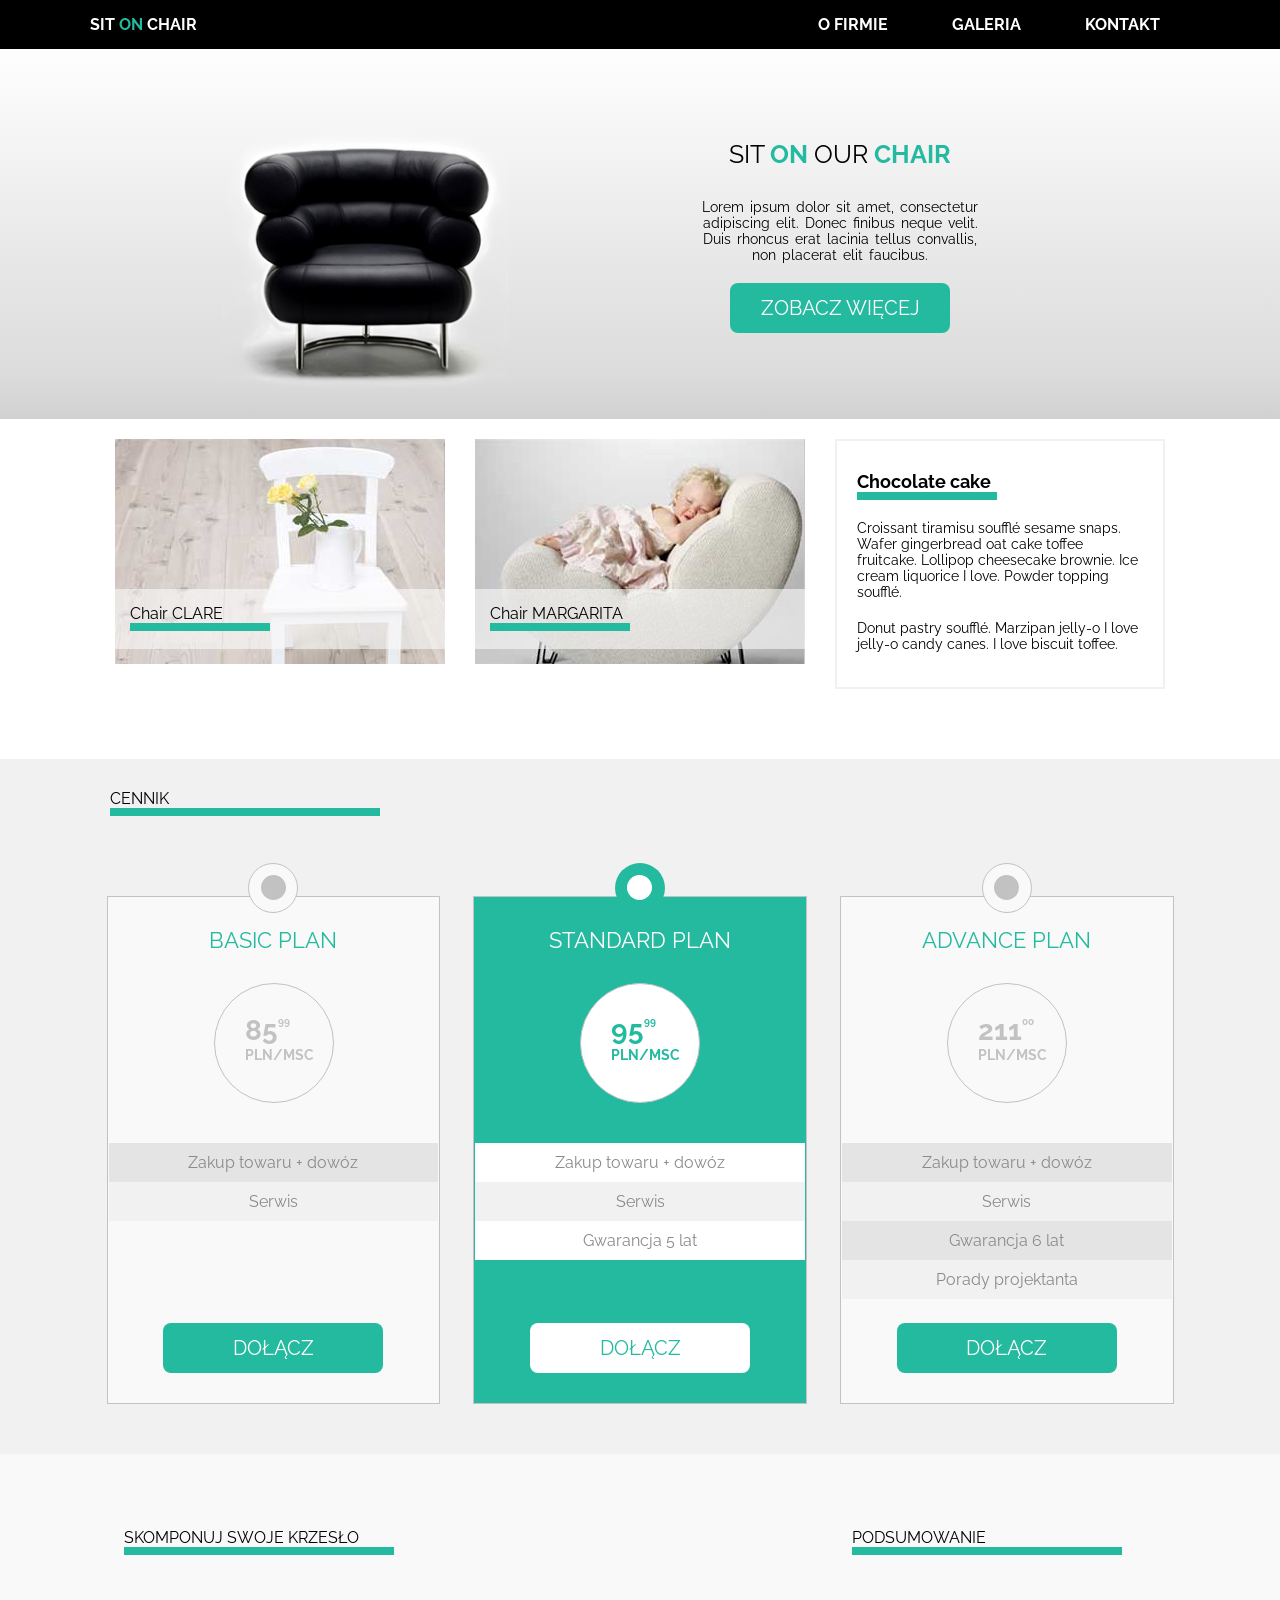
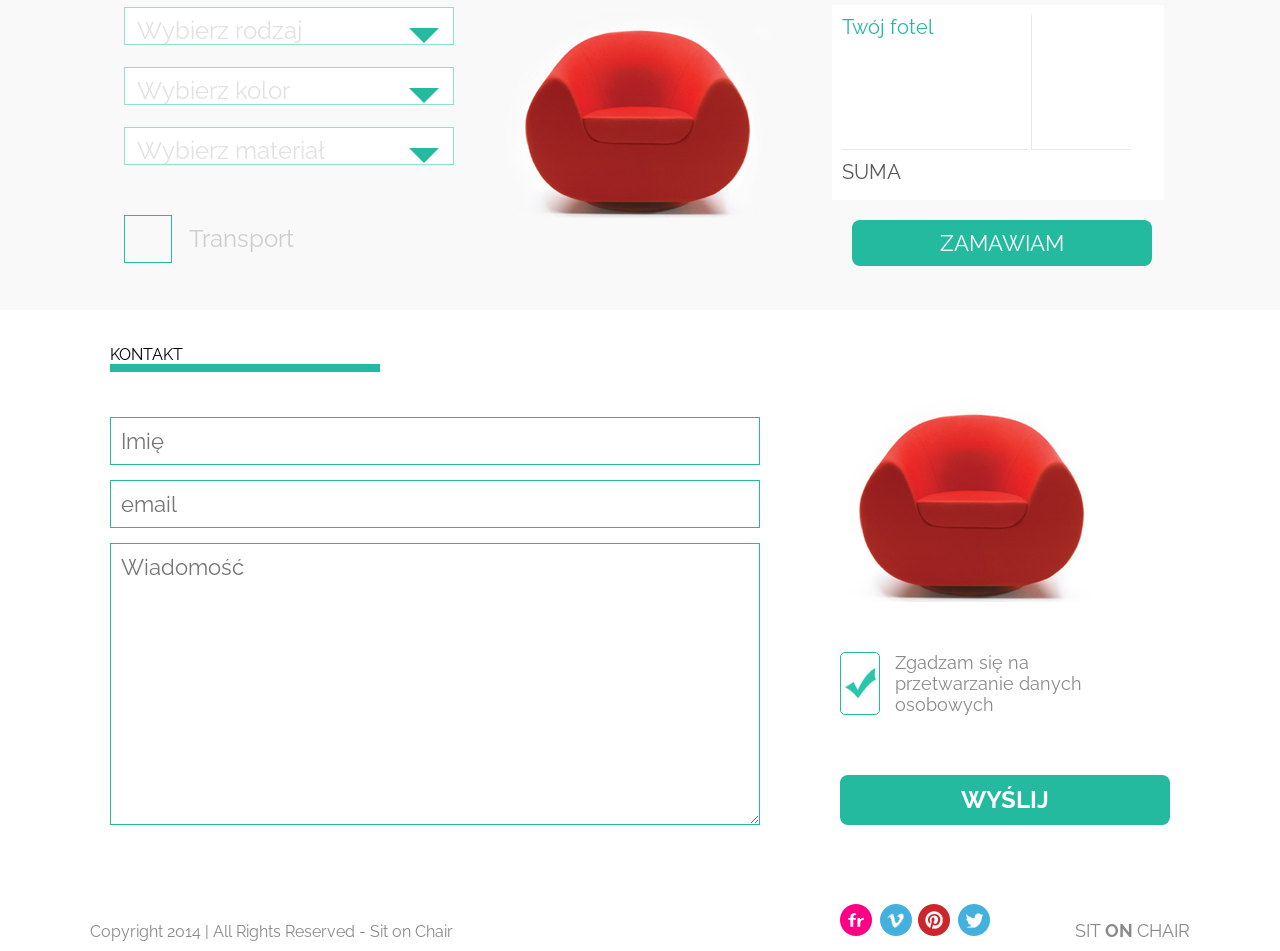
==== index.html @ b32bbaaf "Section 4 Calculator static" ====
<!DOCTYPE html>
<html lang="en">

<head>
    <meta charset="UTF-8">
    <title>Sit on Chair</title>
    <link href="https://fonts.googleapis.com/css?family=Raleway:400,400i,700,700i" rel="stylesheet">
    <link rel="stylesheet" href="css/reset.css">
    <link rel="stylesheet" href="css/style.css">
</head>

<body>
    <header>
        <nav>
            <div class="container">
                <div class="logo">SIT <span class="logo_green">ON </span>CHAIR</div>
                <div class="menu">
                    <ul>
                        <li><a href=''>O FIRMIE</a>
                            <div class="submenu">
                                <div class="triangle"></div>
                                <ul>
                                    <li><a href="">Aktualności</a></li>
                                    <li><a href="">Nasz team</a></li>
                                    <li><a href="">Historia</a></li>
                                </ul>
                            </div>
                        </li>
                        <li><a href="">GALERIA</a></li>
                        <li><a href="">KONTAKT</a></li>
                    </ul>
                </div>
            </div>
        </nav>
    </header>
    <section class="section1">
        <div class="container">
<!--            <div class="arrow arrow_left">&lt;</div>-->
            <div class="image1">
                <img src="images/black_chair.png">
            </div>
            <div class="article1">
                <h1>SIT <span class="logo_green">ON</span> OUR <span class="logo_green">CHAIR</span></h1>
                <p>
                    Lorem ipsum dolor sit amet, consectetur adipiscing elit. Donec finibus neque velit. Duis rhoncus erat lacinia tellus convallis, non placerat elit faucibus.
                </p>
                <a href="" class="button1">ZOBACZ WIĘCEJ</a>
            </div>
<!--            <div class="arrow arrow_right">&gt;</div>-->
        </div>
    </section>
    <section class="section2">
        <div class="container">
            <div class="image2">
                <div class="transparent">
                    <h1 class="after">Chair CLARE</h1>
                </div>
            </div>
            <div class="image3">
                <div class="transparent">
                    <h1 class="after">Chair MARGARITA</h1>
                </div>
            </div>
            <div class="article2">
                <h1 class="after">Chocolate cake</h1>
                <p>
                    Croissant tiramisu soufflé sesame snaps. Wafer gingerbread oat cake toffee fruitcake. Lollipop cheesecake brownie. Ice cream liquorice I love. Powder topping soufflé.
                </p>
                <p>
                    Donut pastry soufflé. Marzipan jelly-o I love jelly-o candy canes. I love biscuit toffee.
                </p>
            </div>
        </div>
    </section>
    <section class="section3">
        <div class="container">
            <h1 class="after2">CENNIK</h1>
            <div class="boxes">
                <div class="box-1">
                    <div class="circle"></div>
                    <div class="dot"></div>
                    <h2>BASIC PLAN</h2>
                    <div class="price_circle">
                        <div class="price">
                            <p>85<sup>99</sup></p>
                            <p>PLN/MSC</p>
                        </div>
                    </div>
                    <div class="paragraph">
                        <p>Zakup towaru + dowóz</p>
                        <p>Serwis</p>
                    </div>
                    <a href="" class="button2">DOŁĄCZ</a>
                </div>
                <div class="box-2">
                    <div class="circle"></div>
                    <div class="dot"></div>
                    <h2>STANDARD PLAN</h2>
                    <div class="price_circle">
                        <div class="price">
                            <p>95<sup>99</sup></p>
                            <p>PLN/MSC</p>
                        </div>
                    </div>
                    <div class="paragraph" id="paragraph-box2">
                        <p>Zakup towaru + dowóz</p>
                        <p>Serwis</p>
                        <p>Gwarancja 5 lat</p>
                    </div>
                    <a href="" class="button2">DOŁĄCZ</a>
                </div>
                <div class="box-3">
                    <div class="circle"></div>
                    <div class="dot"></div>
                    <h2>ADVANCE PLAN</h2>
                    <div class="price_circle">
                        <div class="price">
                            <p>211<sup>00</sup></p>
                            <p>PLN/MSC</p>
                        </div>
                    </div>
                    <div class="paragraph">
                        <p>Zakup towaru + dowóz</p>
                        <p>Serwis</p>
                        <p>Gwarancja 6 lat</p>
                        <p>Porady projektanta</p>
                    </div>
                    <a href="" class="button2">DOŁĄCZ</a>
                </div>
            </div>
        </div>
    </section>
    
<!--    Kalkulator-->
  
   <section class="application">
    <div class="container">
        <section class="choice_part inline">     
            <h1 class="after2">SKOMPONUJ SWOJE KRZESŁO</h1>
            <div class="form">
                <div class="drop_down_list">
                    <span class="list_label">Wybierz rodzaj</span>
                    <span class="list_arrow"></span>
                    <ul class="list_panel">
                        <li>Clair</li>
                        <li>Margarita</li>
                        <li>Selena</li>
                    </ul>
                </div>
                <div class="drop_down_list">
                    <span class="list_label">Wybierz kolor</span>
                    <span class="list_arrow"></span>
                    <ul class="list_panel">
                        <li>Czerwony</li>
                        <li>Czarny</li>
                        <li>Pomarańczowy</li>
                    </ul>
                </div>
                <div class="drop_down_list">
                    <span class="list_label">Wybierz materiał</span>
                    <span class="list_arrow"></span>
                    <ul class="list_panel">
                        <li>Tkanina</li>
                        <li>Skóra</li>
                    </ul>
                </div>
                <div class="checkbox check-box">
                    <input type="checkbox" id="transport" data-transport-price="200">
                    <label for="transport">Transport</label>
                </div>
                <!--<div class="checkbox"></div>-->
                <!--<span class="list_label inline_text">Transport</span>-->
            </div>
        </section>

        <section class="image_part inline">
            <img src="images/red_chair.png">
        </section>

        <section class="summary_part inline">
                 <h1 class="after2">PODSUMOWANIE</h1>
            <div class="summary_panel">
                <div class="panel_left">
                    <h4 class="title">Twój fotel</h4>
                    <span class="color"></span>
                    <span class="pattern"></span>
                    <span class="transport"></span>
                </div>
                <div class="panel_right">
                    <h4 class="title value"></h4>
                    <span class="color value"></span>
                    <span class="pattern value"></span>
                    <span class="transport value"></span>
                </div>
                <div class="sum_label">SUMA</div>
                <div class="sum"><strong></strong></div>
            </div>
            <a href="" class="green_button">Zamawiam</a>
        </section>
    </div>
</section>
    <footer>
        <div class="container">
            <h1 class="after2">KONTAKT</h1>
            <form>
                <div class="form">
                    <input type="text" name="imie" placeholder="Imię">
                    <input type="email" name="email" placeholder="email">
                    <textarea cols="50" rows="10" placeholder="Wiadomość"></textarea>

                </div>
                <div class="footer-image">
                    <img src="images/red_chair.png">
                    <label class="checkbox">
                        <div class="box" value="agreed"></div>
                        <div class="description">Zgadzam się na przetwarzanie danych osobowych</div> </label>
                    <a href="" class="button3">WYŚLIJ</a>
                </div>
            </form>
            <div>
                <div class="copyrights">
                    Copyright 2014 | All Rights Reserved - Sit on Chair
                </div>
                <div class="socialmedia">
                    <img src="images/flickr.png">
                    <img src="images/vimeo.png">
                    <img src="images/pinterest.png">
                    <img src="images/twitter.png">
                    <div class="logo">SIT <span class="on">ON </span>CHAIR</div>
                </div>
            </div>
        </div>
    </footer>
</body>

</html>
---- css/style.css ----
* {
    box-sizing: border-box;
}

body {
    font-family: Raleway, Arial, sans-serif;
}

/*Menu górne*/

header,
footer {
    width: 100%;
    height: auto;
    padding: 5px 50px 5px 50px;
}

.container {
    max-width: 1100px;
    min-width: 1100px;
    margin: 0 auto;
}

header {
    background-color: #000;
    color: #fff;
    font-size: 16px;
}

nav {
    margin: 10px;
}

nav .logo {
    float: left;
}

nav li,
div .logo {
    font-weight: 700;
}

.logo_green {
    color: #24BA9F;
    font-weight: 700;
}

a {
    text-decoration: none;
}


a:visited {
    color: white;
}

a:hover {
    color: #24BA9F;
}

.menu {
    float: right;
}

.container::after {
    content: '';
    display: block;
    clear: both;
}

.menu > ul > li {
    display: inline-block;
    padding: 0 30px;
    position: relative;
}

li:hover > .submenu {
    display: block;
}

.submenu {
    display: none;
    position: absolute;
    left: 10px;
    top: 45px;
    background-color: #000;
    padding: 0 5px;
}

.submenu ul {
    padding: 10px 0;
}

.submenu li {
    padding: 10px 15px 10px 15px;
    line-height: 10px;
}

.submenu li {
    font-weight: normal;
}

.triangle {
    height: 0;
    width: 0;
    border-top: 20px solid rgba(0, 0, 0, 0);
    border-left: 20px solid rgba(0, 0, 0, 0);
    border-right: 20px solid rgba(0, 0, 0, 0);
    border-bottom: 20px solid #000;
    margin-top: -30px;
    margin-left: 40px;
}


/*Sekcja 1 z fotelem ----------------------------------------------------*/

.section1 {
    background-color: #eaeaea;
    /* IE9, iOS 3.2+ */
    background-image: -webkit-gradient(linear, 0% 100%, 0% 0%, color-stop(0, rgb(226, 226, 226)), color-stop(0, rgb(209, 209, 209)), color-stop(0.11, rgb(219, 219, 219)), color-stop(1, rgb(254, 254, 254)));
    /* Android 2.3 */
    background-image: -webkit-repeating-linear-gradient(bottom, rgb(226, 226, 226) 0%, rgb(209, 209, 209) 0%, rgb(219, 219, 219) 11%, rgb(254, 254, 254) 100%);
    /* IE10+ */
    background-image: repeating-linear-gradient(to top, rgb(226, 226, 226) 0%, rgb(209, 209, 209) 0%, rgb(219, 219, 219) 11%, rgb(254, 254, 254) 100%);
    background-image: -ms-repeating-linear-gradient(bottom, rgb(226, 226, 226) 0%, rgb(209, 209, 209) 0%, rgb(219, 219, 219) 11%, rgb(254, 254, 254) 100%);
}

.image1 {
    width: 450px;
    height: 300px;
    float: left;
    margin-top: 50px;
    margin-bottom: 20px;
    margin-left: 50px;
}

.image1 img {
    width: 500px;
    height: auto;
}

.article1 {
    width: 300px;
    height: 300px;
    float: right;
    margin-top: 50px;
    margin-right: 200px;
    padding-top: 40px;
    text-align: center;
}

.article1 h1 {
    font-size: 25px;
}

.article1 p {
    padding-top: 30px;
    font-size: 14px;
    word-spacing: 2px;
}

.button1 {
    background-color: #24BA9F;
    color: #fff;
    font-size: 20px;
    border-radius: 8px;
    margin-top: 20px;
    padding: 15px;
    line-height: 20px;
    width: 220px;
    height: auto;
    display: inline-block;
}

a.button1:hover {
    color: #000;
}

.arrow {
    color: #24BA9F;
    width: 1100px;
    height: 100%;
    position: absolute;
    font-size: 90px;
    text-align: center;
    line-height: 380px;
}

.arrow_left {
    float: left;
    margin-left: -500px;
}

.arrow_right {
    float: right;
    margin-left: 500px;
}


/*Sekcja 2 zdjęcia------------------------------------------------------*/

.image2 {
    float: left;
    margin: 20px 15px 40px 25px;
    background: url(../images/box1_img.jpg);
    width: 330px;
    height: 225px;
}

.image3 {
    float: left;
    margin: 20px 15px 40px 15px;
    background: url(../images/box2_img.jpg);
    width: 330px;
    height: 225px;
}

.article2 {
    border: 2px solid rgb(241, 241, 241);
    width: 330px;
    height: 250px;
    float: left;
    font-size: 14px;
    margin: 20px 5px 40px 15px;
    padding: 30px 20px;
}

.article2 h1 {
    font-size: 18px;
    font-weight: 700;
}

.after:after {
    width: 140px;
    height: 8px;
    content: "";
    display: block;
    background: #24BA9F;
}

.article2 p {
    margin-top: 20px;
}

.transparent {
    margin-top: 150px;
    height: 60px;
    padding-top: 15px;
    padding-left: 15px;
    background-color: rgba(251, 251, 251, 0.60);
}


/*Sekcja 3 Cennik --------------------------------------------------*/

.section3 {
    background-color: rgb(241, 241, 241);
    padding-bottom: 50px;
}

h1.after2 {
    margin-left: 20px;
    margin-top: 30px;
}

.after2:after {
    width: 270px;
    height: 8px;
    content: "";
    display: block;
    background: #24BA9F;
}

.section3 h1 {
    padding-top: 30px;
}

.boxes {
    display: flex;
    justify-content: center;
    margin-top: 80px;
}

[class*="box-"] {
    width: 32%;
    height: auto;
    border: 1px solid rgb(194, 194, 194);
    background-color: rgb(249, 249, 249);
    position: relative;
    margin-left: 1.5%;
    margin-right: 1.5%;
}

.circle,
.dot {
    position: absolute;
    border-radius: 50%;
}

.circle {
    width: 50px;
    height: 50px;
    border: 1px solid rgb(194, 194, 194);
    top: -34px;
    left: 50%;
    margin-left: -25px;
    background-color: rgb(249, 249, 249);
}

.dot {
    width: 25px;
    height: 25px;
    top: -22px;
    left: 51%;
    margin-left: -16px;
    background-color: rgb(194, 194, 194);
}

.box-2 {
    background-color: #24BA9F;
}

.box-2 .circle {
    background-color: #24BA9F;
    border: 0;
}

.box-2 .dot {
    background-color: #fff;
}

h2 {
    text-align: center;
    margin-top: 30px;
    color: #24BA9F;
    font-size: 22px;
}

.box-2 h2 {
    color: #fff;
}

.price_circle {
    width: 120px;
    height: 120px;
    border: 1px solid rgb(194, 194, 194);
    border-radius: 50%;
    margin-left: 32%;
    margin-top: 30px;
    margin-bottom: 40px;
}

.box-2 .price_circle {
    background-color: #fff;
}

.price p, 
sup {
    font-weight: 700;
    color: rgb(194, 194, 194);
}

.price p:first-child {
    font-size: 28px;
}

.price p:last-child {
    font-size: 14px;
}

.price sup {
    font-size: 10px;
    top: -1.5em;
}

.price {
    margin-top: 30px;
    margin-left: 30px;
}

.box-2 .price p {
    color: #24BA9F;
}

.box-2 .price sup {
    color: #24BA9F;
}

.button2 {
    width: 220px;
    height: auto;
    display: block;
    margin: 0 auto;
    /*    margin-top: 100px;*/
    margin-bottom: 30px;
    padding: 15px;
    background-color: #24BA9F;
    color: #fff;
    font-size: 20px;
    border-radius: 8px;
    line-height: 20px;
    text-align: center;
}

a.button2:hover {
    color: #000;
}

.box-2 .button2 {
    background-color: #fff;
    color: #24BA9F;
}

/* Sekcja 4 Kalkulator -------------------------------------------------------*/

.application {
  background-color: #f9f9f9;
  padding: 30px 0;
}

.application .align_right{
  text-align: right;
}

.inline {
  display: inline-block;
  width: 360px;
  padding: 14px;
  vertical-align: top;
}

.form {
  margin-top:50px;
}
.drop_down_list {
  border: 1px solid #8de0d2;
  width: 330px;
  height: 38px;
  background-color: white;
  margin-top: 22px;
  padding: 8px 12px;
  position: relative;
}

.list_label {
  font-size: 24px;
  color: #e2e2e2;
  font-family: Raleway, Arial, sans-serif;
}


.checkbox {
  position: relative;
  padding: 30px 30px 30px 0;
}
.checkbox input {
  display: block;
  opacity: 0;
  height: 48px;
  position: absolute;
  width: 48px;
  cursor: pointer;
}

.checkbox label {
  display: block;
  padding-left: 65px;
  position: relative;
  font-size: 24px;
  color: #cecece;
  line-height: 120%;
  padding-top: 10px;
  cursor: pointer;
}

.checkbox label::before, .checkbox label::after {
  border: 1px solid #24BA9F;
  content: "";
  display: block;
  left: 0;
  height: 48px;
  position: absolute;
  width: 48px;
  top: 0;
}
.checkbox label::after {
  background: url("data:image/svg+xml;charset=US-ASCII,%3Csvg%20xmlns%3D%22http%3A//www.w3.org/2000/svg%22%20xmlns%3Axlink%3D%22http%3A//www.w3.org/1999/xlink%22%20preserveAspectRatio%3D%22xMidYMid%22%20width%3D%2233.875%22%20height%3D%2233%22%20viewBox%3D%220%200%2033.875%2033%22%3E%0A%20%20%3Cpath%20d%3D%22M9.470%2C15.209%20L14.061%2C24.104%20C14.061%2C24.104%2021.522%2C6.026%2033.287%2C-0.000%20C33.000%2C4.304%2031.852%2C8.035%2033.861%2C12.626%20C28.696%2C13.774%2018.078%2C26.687%2014.635%2C33.000%20C9.756%2C26.974%204.017%2C22.382%20-0.000%2C20.948%20L9.470%2C15.209%20Z%22%20fill%3D%22%2327c7ab%22/%3E%0A%3C/svg%3E%0A") no-repeat center;
  border: 0;
  display: none;
}

.checkbox input:checked + label::after {
  display: block;
}


.active {
  background: url('../images/form_ok.jpg');
  width: 48px;
  height: 40px;

}
.inline_text {
  display: inline-block;
  width: 228px;
  vertical-align: top;
  margin-top: 30px;
  margin-left: 15px;
  color: #aeaeae;
}
.image_part img{
  margin-top: 110px;
  margin-left: 38px;
}


.summary_panel {
  background-color: white;
  width:100%;
  height:195px;
  padding:10px;
  margin-top: 50px;

}

.application .green_button {
  background-color: #24BA9F;
  color: white;
  text-align:center;
  text-transform: uppercase;
  width: 300px;
  padding: 10px 30px;
  font-size: 22px;
  display: inline-block;
  font-family: Raleway, Arial, sans-serif;
  margin-top: 20px;
  margin-left: 20px;
  border-radius: 8px;
  text-decoration: none;
}
.panel_left {
  display: inline-block;
  width: 185px;
  vertical-align: top;
  padding-bottom:10px;
  border-bottom:1px solid #e7e7e7;
  height: 135px;
}

.panel_right {
  display: inline-block;
  width: 100px;
  border-left:1px solid #e7e7e7;
  text-align: right;
  vertical-align: top;
  padding-bottom:10px;
  border-bottom:1px solid #e7e7e7;
  height: 135px;
}

.panel_left h4 , .panel_right h4{
  color: #24BA9F;
  font-size: 20px;
}

.panel_left span{
  margin-top:10px;
  font-size: 22px;
  color: #5b5a5a;
  display: block;
}

.panel_right span {
  display: block;
  font-size: 22px;
  color: #24BA9F;
  margin-top:10px;
}
.sum_label{
  display: inline-block;
  width: 185px;
  margin-top: 10px;
  font-size: 20px;
  color: #5b5a5a;
}

.sum {
  display: inline-block;
  width: 100px;
  text-align: right;
  margin-top: 10px;
  font-size: 20px;
  color: #24BA9F;
}

.list_arrow {
  width: 0;
  height: 0;
  border-left: 15px solid transparent;
  border-right: 15px solid transparent;
  border-top: 15px solid #24BA9F;
  display:block;
  position: absolute;
  right: 14px;
  top: 20px;
  cursor: pointer;
}

.list_panel {
  background-color: white;
  border: 1px solid #ccc;
  width: 288px;
  padding-left: 15px;
  padding-bottom: 10px;
  list-style: none;
  margin: 0;
  left: 0px;
  z-index: 2;
  position: absolute;
  top: 54px;
  display:none;
}
.list_panel li {
  margin-top:10px;
  cursor: pointer;
  color: #585858;
}

.title {
  height: 30px;
}

/* Footer --------------------------------------------------------- */

.form,
.footer-image {
    height: 200px;
}

.paragraph {
    height: 150px;
    margin-bottom: 30px;
}

.paragraph p {
    text-align: center;
    padding: 10px;
    margin: 0 1px;
    color: RGB(138, 138, 138);
}

.paragraph p:nth-child(odd) {
    background-color: RGB(228, 228, 228);
}

.paragraph p:nth-child(even) {
    background-color: RGB(241, 241, 241);
}

#paragraph-box2 p:nth-child(odd) {
    background-color: #fff;
}

.form input,
.form textarea {
    display: block;
    margin-top: 15px;
    padding: 10px;
    border: 1px solid #24BA9F;
    width: 650px;
    font-family: Raleway, Arial, sans-serif;
    font-size: 22px;
    color: #e2e2e2;
}

form {
    width: 100%;
    height: 500px;
}

.form {
    margin-top: 30px;
    margin-left: 20px;
    float: left;
}

.footer-image {
    float: right;
    width: 330px;
    margin-top: 20px;
    margin-right: 20px;
}

.checkbox {
    margin-top: 20px;
    color: RGB(138, 138, 138);
    font-size: 18px;
    display: block;
}

.box {
    width: 40px;
    height: 40px;
    border: #24BA9F solid 1px;
    border-radius: 5px;
    display: table-cell;
    margin-top: 10px;
    background-image: url('../images/form_ok.jpg');
    background-size: contain;
    background-repeat: no-repeat;
    background-position: center;
}
.description{
    display: table-cell;    
    padding-left: 15px;
}

.footer-image img {
    display: block;
}

.button3 {
    width: 330px;
    height: auto;
    display: block;
    margin: 0 auto;
    margin-bottom: 30px;
    margin-top: 30px;
    margin-right: 180px;
    padding: 15px;
    background-color: #24BA9F;
    color: #fff;
    font-size: 24px;
    font-weight: 700;
    border-radius: 8px;
    line-height: 20px;
    text-align: center;
}

a.button3:hover {
    color: #000;
}

.copyrights {
    float: left;
    color: RGB(138, 138, 138);
    margin-top: 50px;
}

.socialmedia {
    float: right;
    margin-top: 30px;
}

.socialmedia .logo {
    display: inline;
    padding-left: 80px;
}

.socialmedia .logo {
    font-size: 18px;
    padding-bottom: 10px;
    color: RGB(138, 138, 138);
    font-weight: 400;
}

.socialmedia .on {
    font-weight: 700;
}
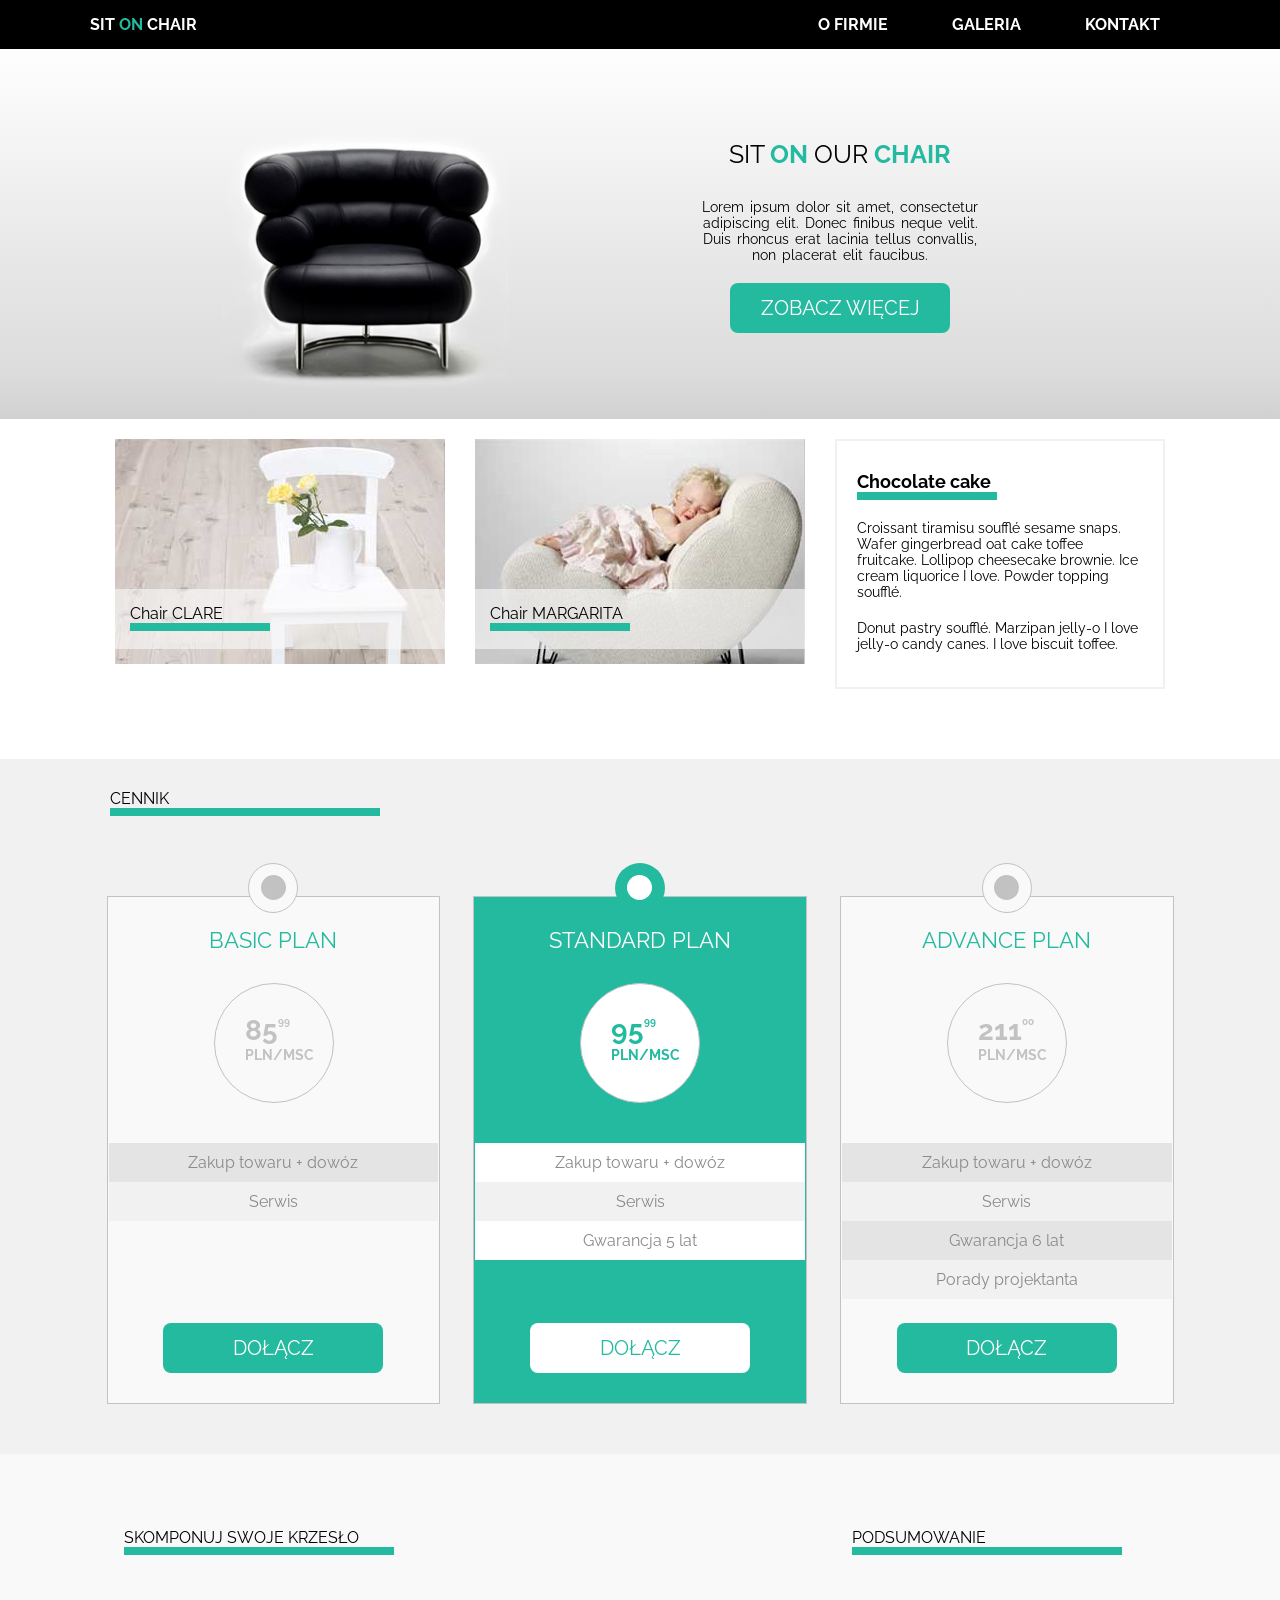
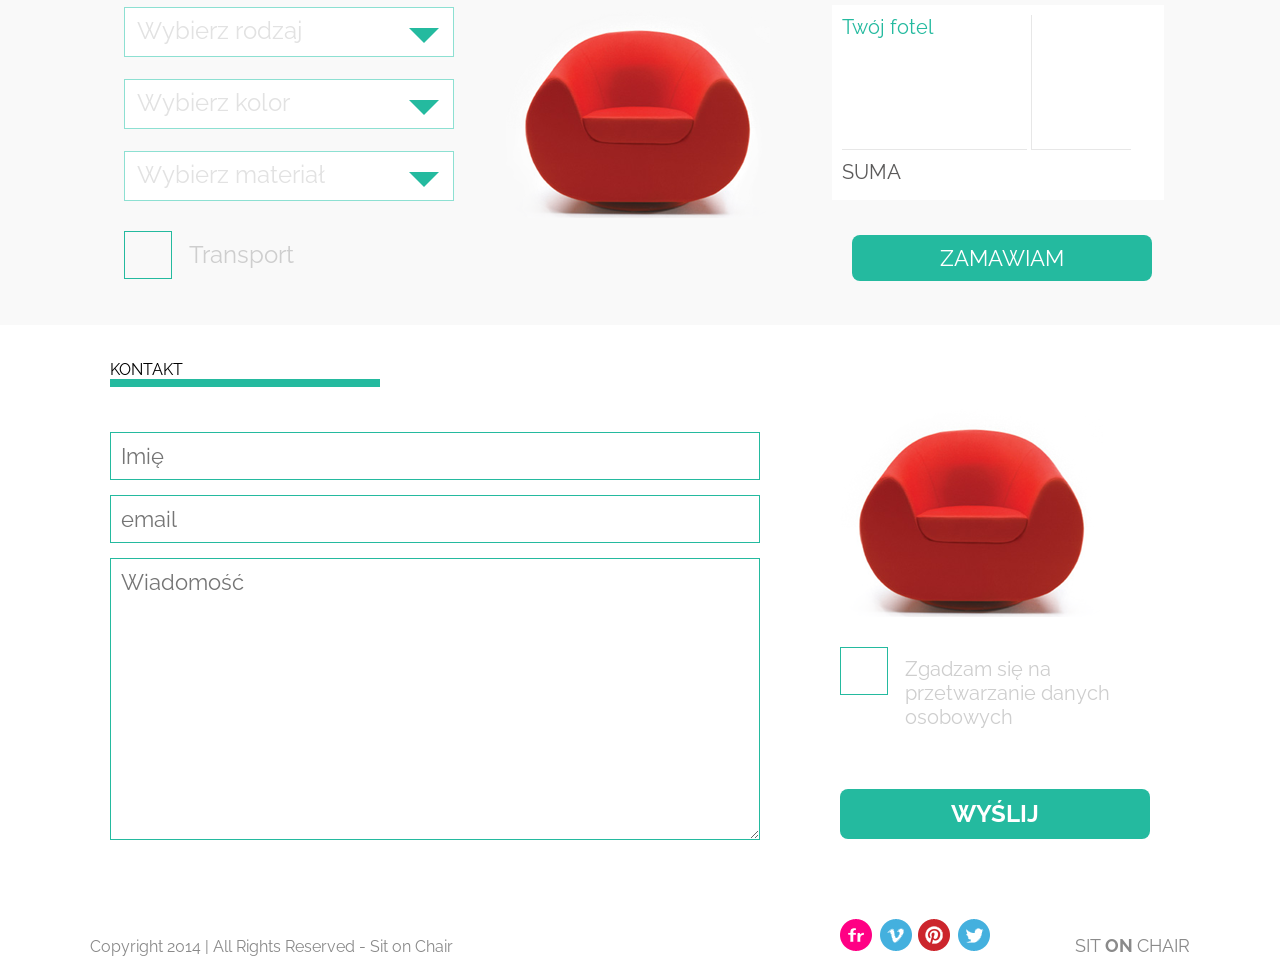
==== commit 73775b95: "Footer checkbox and margins" ====
--- a/index.html
+++ b/index.html
@@ -35,7 +35,7 @@
     </header>
     <section class="section1">
         <div class="container">
-<!--            <div class="arrow arrow_left">&lt;</div>-->
+            <!--            <div class="arrow arrow_left">&lt;</div>-->
             <div class="image1">
                 <img src="images/black_chair.png">
             </div>
@@ -46,7 +46,7 @@
                 </p>
                 <a href="" class="button1">ZOBACZ WIĘCEJ</a>
             </div>
-<!--            <div class="arrow arrow_right">&gt;</div>-->
+            <!--            <div class="arrow arrow_right">&gt;</div>-->
         </div>
     </section>
     <section class="section2">
@@ -130,75 +130,75 @@
             </div>
         </div>
     </section>
-    
-<!--    Kalkulator-->
-  
-   <section class="application">
-    <div class="container">
-        <section class="choice_part inline">     
-            <h1 class="after2">SKOMPONUJ SWOJE KRZESŁO</h1>
-            <div class="form">
-                <div class="drop_down_list">
-                    <span class="list_label">Wybierz rodzaj</span>
-                    <span class="list_arrow"></span>
-                    <ul class="list_panel">
-                        <li>Clair</li>
-                        <li>Margarita</li>
-                        <li>Selena</li>
-                    </ul>
-                </div>
-                <div class="drop_down_list">
-                    <span class="list_label">Wybierz kolor</span>
-                    <span class="list_arrow"></span>
-                    <ul class="list_panel">
-                        <li>Czerwony</li>
-                        <li>Czarny</li>
-                        <li>Pomarańczowy</li>
-                    </ul>
-                </div>
-                <div class="drop_down_list">
-                    <span class="list_label">Wybierz materiał</span>
-                    <span class="list_arrow"></span>
-                    <ul class="list_panel">
-                        <li>Tkanina</li>
-                        <li>Skóra</li>
-                    </ul>
-                </div>
-                <div class="checkbox check-box">
-                    <input type="checkbox" id="transport" data-transport-price="200">
-                    <label for="transport">Transport</label>
-                </div>
-                <!--<div class="checkbox"></div>-->
-                <!--<span class="list_label inline_text">Transport</span>-->
-            </div>
-        </section>
-
-        <section class="image_part inline">
-            <img src="images/red_chair.png">
-        </section>
-
-        <section class="summary_part inline">
-                 <h1 class="after2">PODSUMOWANIE</h1>
-            <div class="summary_panel">
-                <div class="panel_left">
-                    <h4 class="title">Twój fotel</h4>
-                    <span class="color"></span>
-                    <span class="pattern"></span>
-                    <span class="transport"></span>
-                </div>
-                <div class="panel_right">
-                    <h4 class="title value"></h4>
-                    <span class="color value"></span>
-                    <span class="pattern value"></span>
-                    <span class="transport value"></span>
-                </div>
-                <div class="sum_label">SUMA</div>
-                <div class="sum"><strong></strong></div>
-            </div>
-            <a href="" class="green_button">Zamawiam</a>
-        </section>
-    </div>
-</section>
+
+    <!--    Kalkulator-->
+
+    <section class="application">
+        <div class="container">
+            <section class="choice_part inline">
+                <h1 class="after2">SKOMPONUJ SWOJE KRZESŁO</h1>
+                <div class="form">
+                    <div class="drop_down_list">
+                        <span class="list_label">Wybierz rodzaj</span>
+                        <span class="list_arrow"></span>
+                        <ul class="list_panel">
+                            <li>Clair</li>
+                            <li>Margarita</li>
+                            <li>Selena</li>
+                        </ul>
+                    </div>
+                    <div class="drop_down_list">
+                        <span class="list_label">Wybierz kolor</span>
+                        <span class="list_arrow"></span>
+                        <ul class="list_panel">
+                            <li>Czerwony</li>
+                            <li>Czarny</li>
+                            <li>Pomarańczowy</li>
+                        </ul>
+                    </div>
+                    <div class="drop_down_list">
+                        <span class="list_label">Wybierz materiał</span>
+                        <span class="list_arrow"></span>
+                        <ul class="list_panel">
+                            <li>Tkanina</li>
+                            <li>Skóra</li>
+                        </ul>
+                    </div>
+                    <div class="checkbox check-box">
+                        <input type="checkbox" id="transport" data-transport-price="200">
+                        <label for="transport">Transport</label>
+                    </div>
+                    <!--<div class="checkbox"></div>-->
+                    <!--<span class="list_label inline_text">Transport</span>-->
+                </div>
+            </section>
+
+            <section class="image_part inline">
+                <img src="images/red_chair.png">
+            </section>
+
+            <section class="summary_part inline">
+                <h1 class="after2">PODSUMOWANIE</h1>
+                <div class="summary_panel">
+                    <div class="panel_left">
+                        <h4 class="title">Twój fotel</h4>
+                        <span class="color"></span>
+                        <span class="pattern"></span>
+                        <span class="transport"></span>
+                    </div>
+                    <div class="panel_right">
+                        <h4 class="title value"></h4>
+                        <span class="color value"></span>
+                        <span class="pattern value"></span>
+                        <span class="transport value"></span>
+                    </div>
+                    <div class="sum_label">SUMA</div>
+                    <div class="sum"><strong></strong></div>
+                </div>
+                <a href="" class="button3">Zamawiam</a>
+            </section>
+        </div>
+    </section>
     <footer>
         <div class="container">
             <h1 class="after2">KONTAKT</h1>
@@ -211,10 +211,12 @@
                 </div>
                 <div class="footer-image">
                     <img src="images/red_chair.png">
-                    <label class="checkbox">
-                        <div class="box" value="agreed"></div>
-                        <div class="description">Zgadzam się na przetwarzanie danych osobowych</div> </label>
-                    <a href="" class="button3">WYŚLIJ</a>
+                     <div class="checkbox check-box agreed">
+                        <input type="checkbox" id="agreed" data-transport-price="200">
+                        <label for="agreed">Zgadzam się na przetwarzanie danych osobowych</label>
+                    </div>
+                   
+                    <a href="" class="button4">WYŚLIJ</a>
                 </div>
             </form>
             <div>
--- a/css/style.css
+++ b/css/style.css
@@ -5,6 +5,7 @@
 body {
     font-family: Raleway, Arial, sans-serif;
 }
+
 
 /*Menu górne*/
 
@@ -48,7 +49,6 @@
 a {
     text-decoration: none;
 }
-
 
 a:visited {
     color: white;
@@ -354,7 +354,7 @@
     background-color: #fff;
 }
 
-.price p, 
+.price p,
 sup {
     font-weight: 700;
     color: rgb(194, 194, 194);
@@ -411,224 +411,235 @@
     color: #24BA9F;
 }
 
+
 /* Sekcja 4 Kalkulator -------------------------------------------------------*/
 
 .application {
-  background-color: #f9f9f9;
-  padding: 30px 0;
-}
-
-.application .align_right{
-  text-align: right;
+    background-color: #f9f9f9;
+    padding: 30px 0;
+}
+
+.application .align_right {
+    text-align: right;
 }
 
 .inline {
-  display: inline-block;
-  width: 360px;
-  padding: 14px;
-  vertical-align: top;
+    display: inline-block;
+    width: 360px;
+    padding: 14px;
+    vertical-align: top;
 }
 
 .form {
-  margin-top:50px;
-}
+    margin-top: 50px;
+}
+
 .drop_down_list {
-  border: 1px solid #8de0d2;
-  width: 330px;
-  height: 38px;
-  background-color: white;
-  margin-top: 22px;
-  padding: 8px 12px;
-  position: relative;
+    border: 1px solid #8de0d2;
+    width: 330px;
+    height: 50px;
+    background-color: white;
+    margin-top: 22px;
+    padding: 8px 12px;
+    position: relative;
 }
 
 .list_label {
-  font-size: 24px;
-  color: #e2e2e2;
-  font-family: Raleway, Arial, sans-serif;
-}
-
+    font-size: 24px;
+    color: #e2e2e2;
+    font-family: Raleway, Arial, sans-serif;
+}
 
 .checkbox {
-  position: relative;
-  padding: 30px 30px 30px 0;
-}
+    position: relative;
+    padding: 30px 30px 30px 0;
+}
+
 .checkbox input {
-  display: block;
-  opacity: 0;
-  height: 48px;
-  position: absolute;
-  width: 48px;
-  cursor: pointer;
+    display: block;
+    opacity: 0;
+    height: 48px;
+    position: absolute;
+    width: 48px;
+    cursor: pointer;
 }
 
 .checkbox label {
-  display: block;
-  padding-left: 65px;
-  position: relative;
-  font-size: 24px;
-  color: #cecece;
-  line-height: 120%;
-  padding-top: 10px;
-  cursor: pointer;
-}
-
-.checkbox label::before, .checkbox label::after {
-  border: 1px solid #24BA9F;
-  content: "";
-  display: block;
-  left: 0;
-  height: 48px;
-  position: absolute;
-  width: 48px;
-  top: 0;
-}
+    display: block;
+    padding-left: 65px;
+    position: relative;
+    font-size: 24px;
+    color: #cecece;
+    line-height: 120%;
+    padding-top: 10px;
+    cursor: pointer;
+}
+
+.checkbox label::before,
 .checkbox label::after {
-  background: url("data:image/svg+xml;charset=US-ASCII,%3Csvg%20xmlns%3D%22http%3A//www.w3.org/2000/svg%22%20xmlns%3Axlink%3D%22http%3A//www.w3.org/1999/xlink%22%20preserveAspectRatio%3D%22xMidYMid%22%20width%3D%2233.875%22%20height%3D%2233%22%20viewBox%3D%220%200%2033.875%2033%22%3E%0A%20%20%3Cpath%20d%3D%22M9.470%2C15.209%20L14.061%2C24.104%20C14.061%2C24.104%2021.522%2C6.026%2033.287%2C-0.000%20C33.000%2C4.304%2031.852%2C8.035%2033.861%2C12.626%20C28.696%2C13.774%2018.078%2C26.687%2014.635%2C33.000%20C9.756%2C26.974%204.017%2C22.382%20-0.000%2C20.948%20L9.470%2C15.209%20Z%22%20fill%3D%22%2327c7ab%22/%3E%0A%3C/svg%3E%0A") no-repeat center;
-  border: 0;
-  display: none;
+    border: 1px solid #24BA9F;
+    content: "";
+    display: block;
+    left: 0;
+    height: 48px;
+    position: absolute;
+    width: 48px;
+    top: 0;
+}
+
+.checkbox label::after {
+    background: url("data:image/svg+xml;charset=US-ASCII,%3Csvg%20xmlns%3D%22http%3A//www.w3.org/2000/svg%22%20xmlns%3Axlink%3D%22http%3A//www.w3.org/1999/xlink%22%20preserveAspectRatio%3D%22xMidYMid%22%20width%3D%2233.875%22%20height%3D%2233%22%20viewBox%3D%220%200%2033.875%2033%22%3E%0A%20%20%3Cpath%20d%3D%22M9.470%2C15.209%20L14.061%2C24.104%20C14.061%2C24.104%2021.522%2C6.026%2033.287%2C-0.000%20C33.000%2C4.304%2031.852%2C8.035%2033.861%2C12.626%20C28.696%2C13.774%2018.078%2C26.687%2014.635%2C33.000%20C9.756%2C26.974%204.017%2C22.382%20-0.000%2C20.948%20L9.470%2C15.209%20Z%22%20fill%3D%22%2327c7ab%22/%3E%0A%3C/svg%3E%0A") no-repeat center;
+    border: 0;
+    display: none;
 }
 
 .checkbox input:checked + label::after {
-  display: block;
-}
-
+    display: block;
+}
 
 .active {
-  background: url('../images/form_ok.jpg');
-  width: 48px;
-  height: 40px;
-
-}
+    background: url('../images/form_ok.jpg');
+    width: 48px;
+    height: 40px;
+}
+
 .inline_text {
-  display: inline-block;
-  width: 228px;
-  vertical-align: top;
-  margin-top: 30px;
-  margin-left: 15px;
-  color: #aeaeae;
-}
-.image_part img{
-  margin-top: 110px;
-  margin-left: 38px;
-}
-
+    display: inline-block;
+    width: 228px;
+    vertical-align: top;
+    margin-top: 30px;
+    margin-left: 15px;
+    color: #aeaeae;
+}
+
+.image_part img {
+    margin-top: 110px;
+    margin-left: 38px;
+}
 
 .summary_panel {
-  background-color: white;
-  width:100%;
-  height:195px;
-  padding:10px;
-  margin-top: 50px;
-
-}
-
-.application .green_button {
-  background-color: #24BA9F;
-  color: white;
-  text-align:center;
-  text-transform: uppercase;
-  width: 300px;
-  padding: 10px 30px;
-  font-size: 22px;
-  display: inline-block;
-  font-family: Raleway, Arial, sans-serif;
-  margin-top: 20px;
-  margin-left: 20px;
-  border-radius: 8px;
-  text-decoration: none;
-}
+    background-color: white;
+    width: 100%;
+    height: 195px;
+    padding: 10px;
+    margin-top: 50px;
+}
+
+.application .button3 {
+    background-color: #24BA9F;
+    color: white;
+    text-align: center;
+    text-transform: uppercase;
+    width: 300px;
+    padding: 10px 30px;
+    font-size: 22px;
+    display: inline-block;
+    font-family: Raleway, Arial, sans-serif;
+    margin-top: 35px;
+    margin-left: 20px;
+    border-radius: 8px;
+    text-decoration: none;
+}
+
+a.button3:hover {
+    color: #000;
+}
+
 .panel_left {
-  display: inline-block;
-  width: 185px;
-  vertical-align: top;
-  padding-bottom:10px;
-  border-bottom:1px solid #e7e7e7;
-  height: 135px;
+    display: inline-block;
+    width: 185px;
+    vertical-align: top;
+    padding-bottom: 10px;
+    border-bottom: 1px solid #e7e7e7;
+    height: 135px;
 }
 
 .panel_right {
-  display: inline-block;
-  width: 100px;
-  border-left:1px solid #e7e7e7;
-  text-align: right;
-  vertical-align: top;
-  padding-bottom:10px;
-  border-bottom:1px solid #e7e7e7;
-  height: 135px;
-}
-
-.panel_left h4 , .panel_right h4{
-  color: #24BA9F;
-  font-size: 20px;
-}
-
-.panel_left span{
-  margin-top:10px;
-  font-size: 22px;
-  color: #5b5a5a;
-  display: block;
+    display: inline-block;
+    width: 100px;
+    border-left: 1px solid #e7e7e7;
+    text-align: right;
+    vertical-align: top;
+    padding-bottom: 10px;
+    border-bottom: 1px solid #e7e7e7;
+    height: 135px;
+}
+
+.panel_left h4,
+.panel_right h4 {
+    color: #24BA9F;
+    font-size: 20px;
+}
+
+.panel_left span {
+    margin-top: 10px;
+    font-size: 22px;
+    color: #5b5a5a;
+    display: block;
 }
 
 .panel_right span {
-  display: block;
-  font-size: 22px;
-  color: #24BA9F;
-  margin-top:10px;
-}
-.sum_label{
-  display: inline-block;
-  width: 185px;
-  margin-top: 10px;
-  font-size: 20px;
-  color: #5b5a5a;
+    display: block;
+    font-size: 22px;
+    color: #24BA9F;
+    margin-top: 10px;
+}
+
+.sum_label {
+    display: inline-block;
+    width: 185px;
+    margin-top: 10px;
+    font-size: 20px;
+    color: #5b5a5a;
 }
 
 .sum {
-  display: inline-block;
-  width: 100px;
-  text-align: right;
-  margin-top: 10px;
-  font-size: 20px;
-  color: #24BA9F;
+    display: inline-block;
+    width: 100px;
+    text-align: right;
+    margin-top: 10px;
+    font-size: 20px;
+    color: #24BA9F;
 }
 
 .list_arrow {
-  width: 0;
-  height: 0;
-  border-left: 15px solid transparent;
-  border-right: 15px solid transparent;
-  border-top: 15px solid #24BA9F;
-  display:block;
-  position: absolute;
-  right: 14px;
-  top: 20px;
-  cursor: pointer;
+    width: 0;
+    height: 0;
+    border-left: 15px solid transparent;
+    border-right: 15px solid transparent;
+    border-top: 15px solid #24BA9F;
+    display: block;
+    position: absolute;
+    right: 14px;
+    top: 20px;
+    cursor: pointer;
 }
 
 .list_panel {
-  background-color: white;
-  border: 1px solid #ccc;
-  width: 288px;
-  padding-left: 15px;
-  padding-bottom: 10px;
-  list-style: none;
-  margin: 0;
-  left: 0px;
-  z-index: 2;
-  position: absolute;
-  top: 54px;
-  display:none;
-}
+    background-color: white;
+    border: 1px solid #ccc;
+    width: 288px;
+    padding-left: 15px;
+    padding-bottom: 10px;
+    list-style: none;
+    margin: 0;
+    left: 0px;
+    z-index: 2;
+    position: absolute;
+    top: 54px;
+    display: none;
+}
+
 .list_panel li {
-  margin-top:10px;
-  cursor: pointer;
-  color: #585858;
+    margin-top: 10px;
+    cursor: pointer;
+    color: #585858;
 }
 
 .title {
-  height: 30px;
-}
+    height: 30px;
+}
+
 
 /* Footer --------------------------------------------------------- */
 
@@ -691,36 +702,17 @@
     margin-right: 20px;
 }
 
-.checkbox {
-    margin-top: 20px;
-    color: RGB(138, 138, 138);
-    font-size: 18px;
-    display: block;
-}
-
-.box {
-    width: 40px;
-    height: 40px;
-    border: #24BA9F solid 1px;
-    border-radius: 5px;
-    display: table-cell;
-    margin-top: 10px;
-    background-image: url('../images/form_ok.jpg');
-    background-size: contain;
-    background-repeat: no-repeat;
-    background-position: center;
-}
-.description{
-    display: table-cell;    
-    padding-left: 15px;
-}
-
 .footer-image img {
     display: block;
 }
 
-.button3 {
-    width: 330px;
+.agreed label {
+    font-size: 20px;
+}
+
+
+.button4 {
+    width: 310px;
     height: auto;
     display: block;
     margin: 0 auto;
@@ -737,7 +729,7 @@
     text-align: center;
 }
 
-a.button3:hover {
+a.button4:hover {
     color: #000;
 }
 
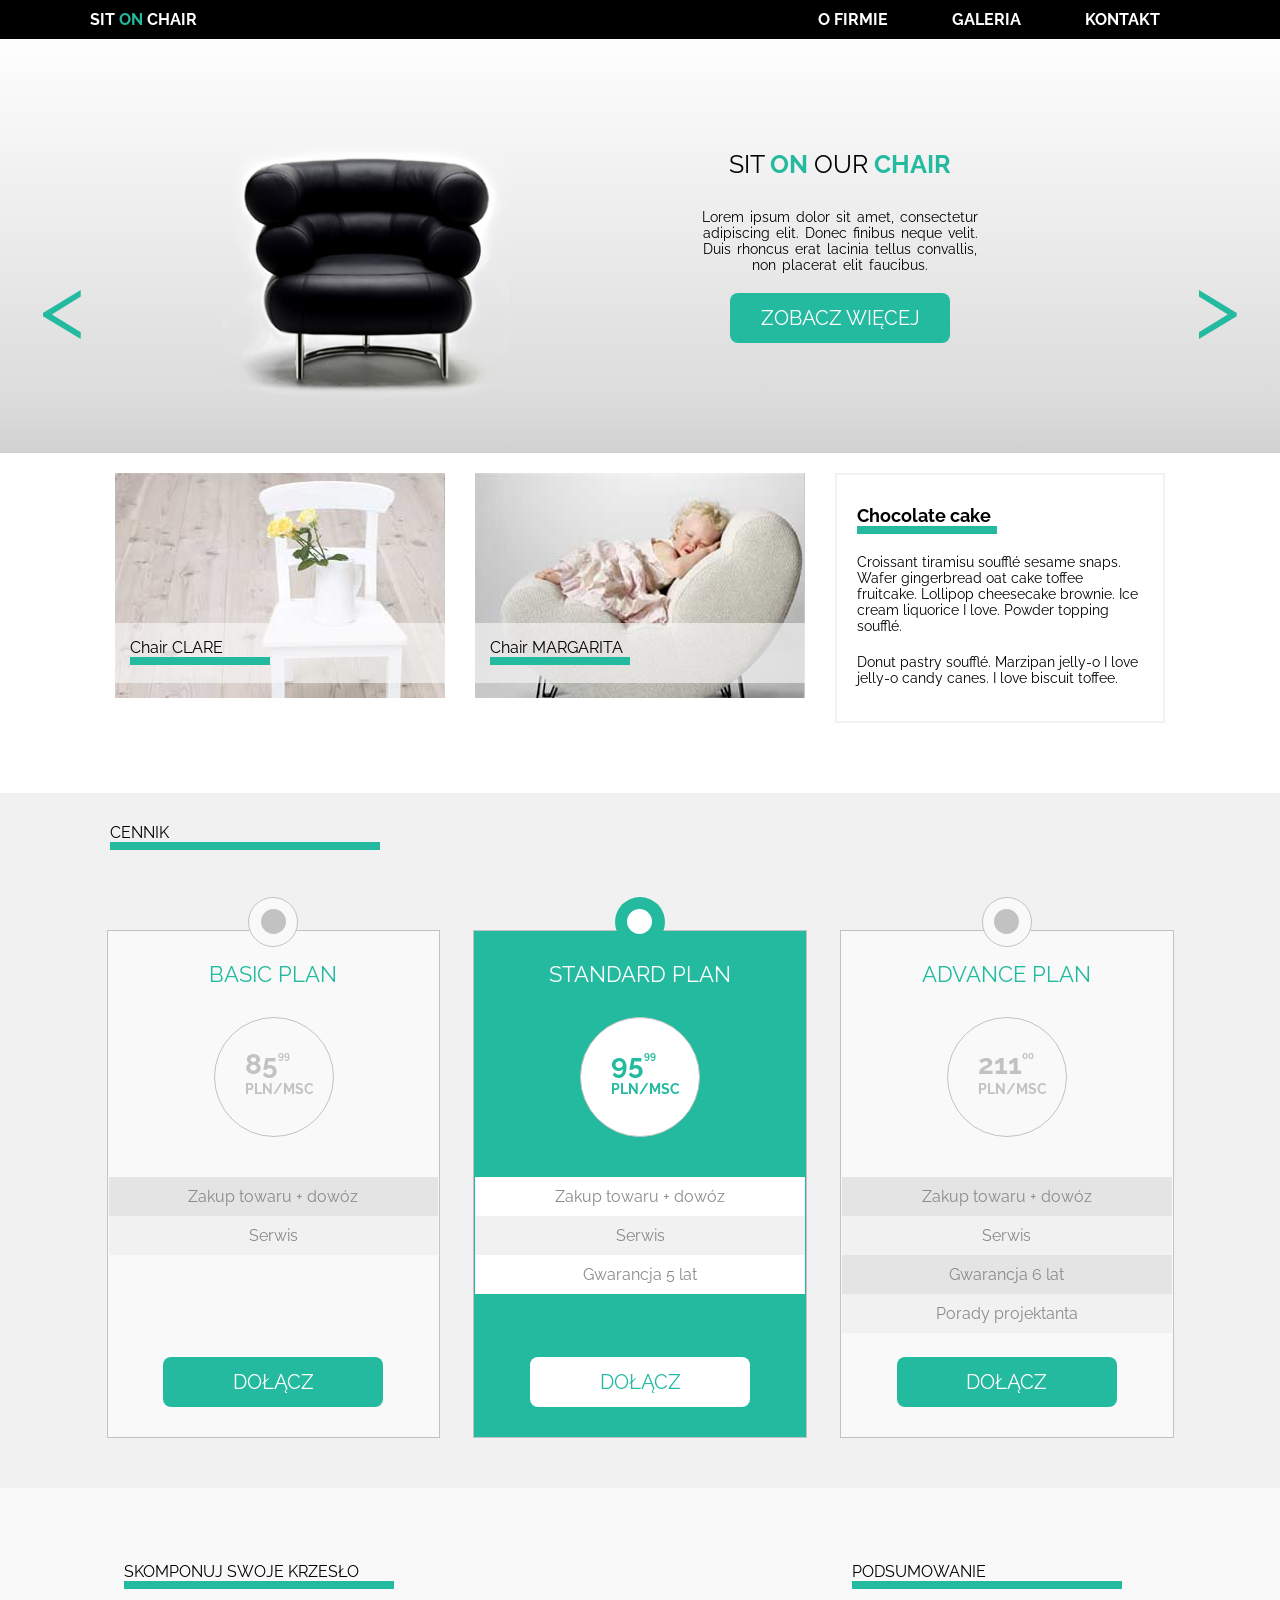
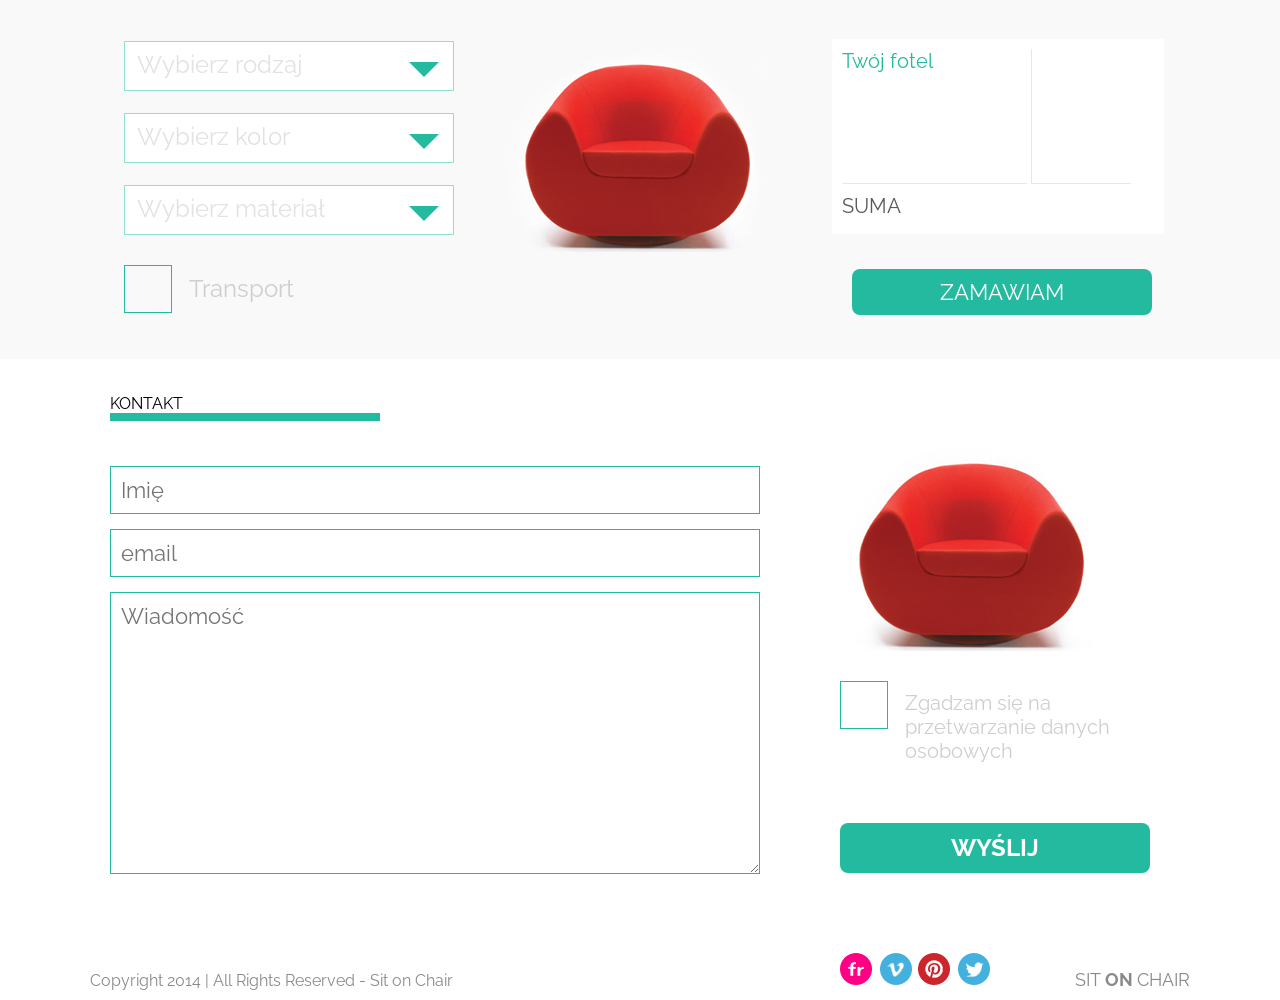
==== commit ee7e40a5: "Slider" ====
--- a/index.html
+++ b/index.html
@@ -11,52 +11,64 @@
 
 <body>
     <header>
-        <nav>
-            <div class="container">
-                <div class="logo">SIT <span class="logo_green">ON </span>CHAIR</div>
-                <div class="menu">
-                    <ul>
-                        <li><a href=''>O FIRMIE</a>
-                            <div class="submenu">
-                                <div class="triangle"></div>
-                                <ul>
-                                    <li><a href="">Aktualności</a></li>
-                                    <li><a href="">Nasz team</a></li>
-                                    <li><a href="">Historia</a></li>
-                                </ul>
-                            </div>
-                        </li>
-                        <li><a href="">GALERIA</a></li>
-                        <li><a href="">KONTAKT</a></li>
-                    </ul>
-                </div>
-            </div>
-        </nav>
+        <div class="container">
+            <div class="logo">SIT <span class="logo_green">ON </span>CHAIR</div>
+            <nav class="menu">
+                <ul>
+                    <li><a href="">O FIRMIE</a>
+                        <div class="submenu">
+
+                            <ul>
+                                <li class="triangle"></li>
+                                <li><a href="">Aktualności</a></li>
+                                <li><a href="">Nasz team</a></li>
+                                <li><a href="">Historia</a></li>
+                            </ul>
+                        </div>
+                    </li>
+                    <li><a href="">GALERIA</a></li>
+                    <li><a href="">KONTAKT</a></li>
+                </ul>
+            </nav>
+        </div>
+
     </header>
     <section class="section1">
-        <div class="container">
-            <!--            <div class="arrow arrow_left">&lt;</div>-->
-            <div class="image1">
-                <img src="images/black_chair.png">
-            </div>
-            <div class="article1">
-                <h1>SIT <span class="logo_green">ON</span> OUR <span class="logo_green">CHAIR</span></h1>
-                <p>
-                    Lorem ipsum dolor sit amet, consectetur adipiscing elit. Donec finibus neque velit. Duis rhoncus erat lacinia tellus convallis, non placerat elit faucibus.
-                </p>
-                <a href="" class="button1">ZOBACZ WIĘCEJ</a>
-            </div>
-            <!--            <div class="arrow arrow_right">&gt;</div>-->
+        <div class="container slider">
+            <ul>
+                <li class="visible">
+                    <div class="image1">
+                        <img src="images/black_chair.png">
+                    </div>
+                    <div class="article1">
+                        <h1>SIT <span class="logo_green">ON</span> OUR <span class="logo_green">CHAIR</span></h1>
+                        <p>
+                            Lorem ipsum dolor sit amet, consectetur adipiscing elit. Donec finibus neque velit. Duis rhoncus erat lacinia tellus convallis, non placerat elit faucibus.
+                        </p>
+                        <a href="" class="button1">ZOBACZ WIĘCEJ</a>
+                    </div>
+                </li>
+                <li><img src="images/1.jpeg" class="slider_img"></li>
+                <li><img src="images/2.jpeg" class="slider_img"></li>
+                <li><img src="images/3.jpeg" class="slider_img"></li>
+                <li><img src="images/4.jpeg" class="slider_img"></li>
+                <li><img src="images/5.jpeg" class="slider_img"></li>
+                <li><img src="images/6.jpeg" class="slider_img"></li>
+            </ul>
+            <div class="arr">
+                <div id="nextPicture" class="arrow_right">&gt;</div>
+                <div id="prevPicture" class="arrow_left">&lt;</div>
+            </div>
         </div>
     </section>
     <section class="section2">
         <div class="container">
-            <div class="image2">
+            <div class="image2 dis_child">
                 <div class="transparent">
                     <h1 class="after">Chair CLARE</h1>
                 </div>
             </div>
-            <div class="image3">
+            <div class="image3 dis_child">
                 <div class="transparent">
                     <h1 class="after">Chair MARGARITA</h1>
                 </div>
@@ -211,11 +223,11 @@
                 </div>
                 <div class="footer-image">
                     <img src="images/red_chair.png">
-                     <div class="checkbox check-box agreed">
+                    <div class="checkbox check-box agreed">
                         <input type="checkbox" id="agreed" data-transport-price="200">
                         <label for="agreed">Zgadzam się na przetwarzanie danych osobowych</label>
                     </div>
-                   
+
                     <a href="" class="button4">WYŚLIJ</a>
                 </div>
             </form>
@@ -233,6 +245,8 @@
             </div>
         </div>
     </footer>
+
 </body>
+<script src="js/style.js"></script>
 
 </html>
--- a/css/style.css
+++ b/css/style.css
@@ -6,8 +6,7 @@
     font-family: Raleway, Arial, sans-serif;
 }
 
-
-/*Menu górne*/
+/*Menu górne ----------------------------*/
 
 header,
 footer {
@@ -17,8 +16,7 @@
 }
 
 .container {
-    max-width: 1100px;
-    min-width: 1100px;
+    width: 1100px;
     margin: 0 auto;
 }
 
@@ -26,13 +24,10 @@
     background-color: #000;
     color: #fff;
     font-size: 16px;
-}
-
-nav {
-    margin: 10px;
-}
-
-nav .logo {
+    padding: 10px;
+}
+
+header .logo {
     float: left;
 }
 
@@ -176,24 +171,47 @@
     color: #000;
 }
 
-.arrow {
-    color: #24BA9F;
-    width: 1100px;
-    height: 100%;
-    position: absolute;
+.arr {
+    color: #24BA9F;
     font-size: 90px;
-    text-align: center;
-    line-height: 380px;
 }
 
 .arrow_left {
     float: left;
-    margin-left: -500px;
+    margin-left: -50px;
+    margin-top: -200px;
+    cursor: pointer;
 }
 
 .arrow_right {
     float: right;
-    margin-left: 500px;
+    margin-right: -50px;
+    margin-top: -200px;
+    cursor: pointer;
+}
+
+
+/* Slider --------------------------------------------------------*/
+
+.slider ul {
+    list-style: none;
+}
+
+.slider li {
+    display: none;
+    width: 100%;
+    padding: 20px 0;
+}
+
+.slider .visible {
+    display: inline-block;
+}
+
+.slider_img {
+    max-width: 1000px;
+    max-height: 370px;
+    display: block;
+    margin: 0 auto;
 }
 
 
@@ -710,7 +728,6 @@
     font-size: 20px;
 }
 
-
 .button4 {
     width: 310px;
     height: auto;
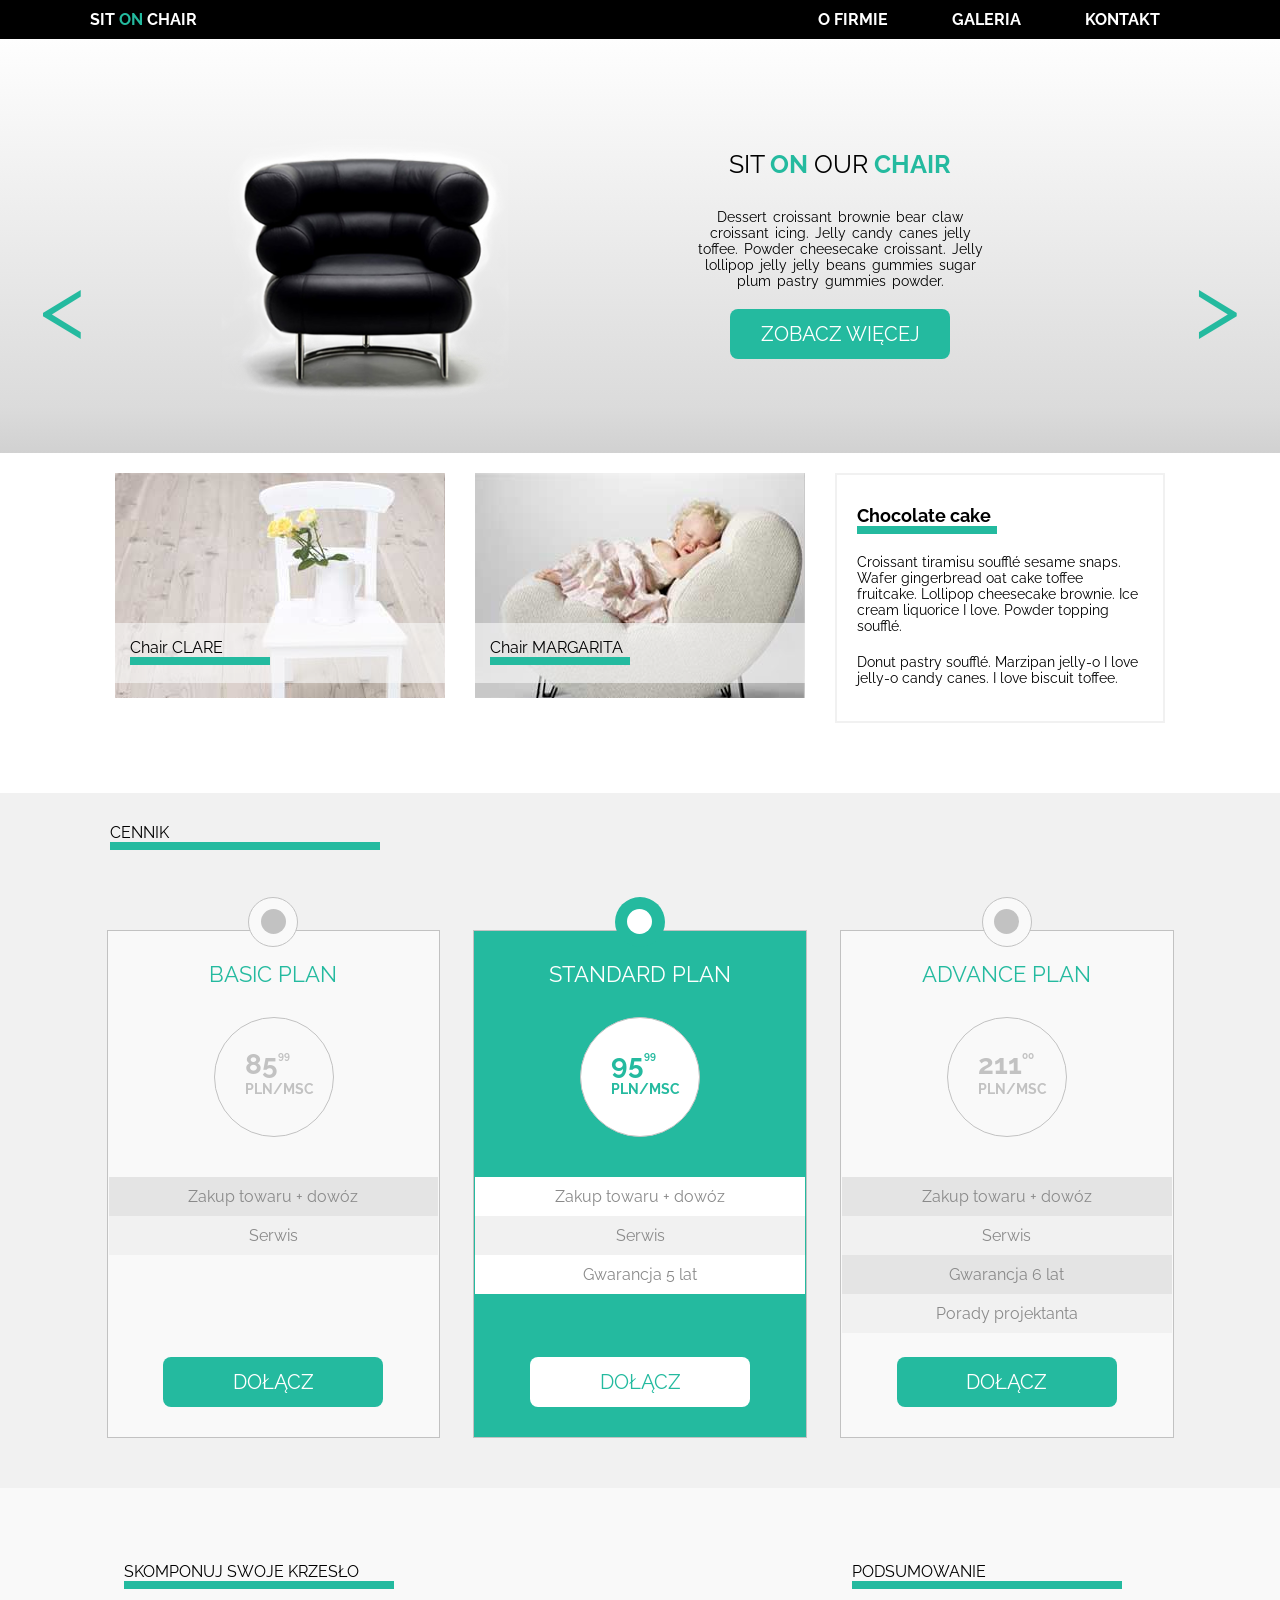
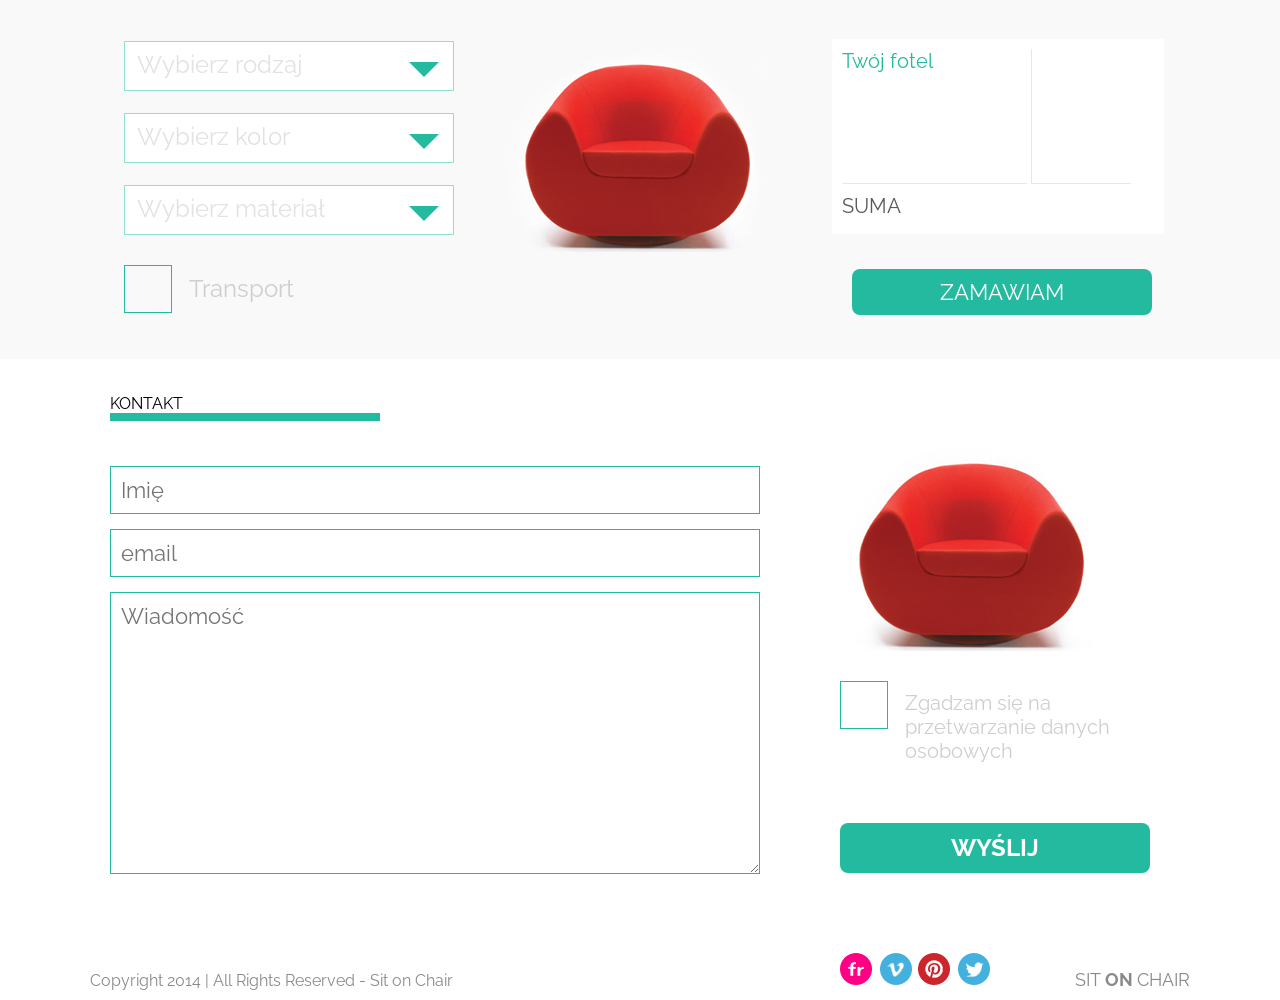
==== commit be7fd648: "Slider new images" ====
--- a/index.html
+++ b/index.html
@@ -43,17 +43,35 @@
                     <div class="article1">
                         <h1>SIT <span class="logo_green">ON</span> OUR <span class="logo_green">CHAIR</span></h1>
                         <p>
-                            Lorem ipsum dolor sit amet, consectetur adipiscing elit. Donec finibus neque velit. Duis rhoncus erat lacinia tellus convallis, non placerat elit faucibus.
+                            Dessert croissant brownie bear claw croissant icing. Jelly candy canes jelly toffee. Powder cheesecake croissant. Jelly lollipop jelly jelly beans gummies sugar plum pastry gummies powder.
                         </p>
                         <a href="" class="button1">ZOBACZ WIĘCEJ</a>
                     </div>
                 </li>
-                <li><img src="images/1.jpeg" class="slider_img"></li>
-                <li><img src="images/2.jpeg" class="slider_img"></li>
-                <li><img src="images/3.jpeg" class="slider_img"></li>
-                <li><img src="images/4.jpeg" class="slider_img"></li>
-                <li><img src="images/5.jpeg" class="slider_img"></li>
-                <li><img src="images/6.jpeg" class="slider_img"></li>
+                <li>
+                    <div class="image1">
+                        <img src="images/red.png" class="slider_img">
+                    </div>
+                    <div class="article1">
+                        <h1>SIT <span class="logo_green">ON</span> OUR <span class="logo_green">CHAIR</span></h1>
+                        <p>
+                            Cupcake chocolate cake cake chocolate cake. Fruitcake cheesecake pudding brownie icing cake cupcake donut. Tootsie roll sugar plum tiramisu lollipop bear claw bonbon.
+                        </p>
+                        <a href="" class="button1">ZOBACZ WIĘCEJ</a>
+                    </div>
+                </li>
+                <li>
+                    <div class="image1" >
+                        <img src="images/orange.png" class="slider_img">
+                    </div>
+                    <div class="article1">
+                        <h1>SIT <span class="logo_green">ON</span> OUR <span class="logo_green">CHAIR</span></h1>
+                        <p>
+                           Donut tart pastry biscuit lollipop lollipop chocolate. Chocolate chocolate bar powder lollipop oat cake sugar plum lollipop. Jujubes oat cake dragée halvah halvah sesame snaps.
+                        </p>
+                        <a href="" class="button1">ZOBACZ WIĘCEJ</a>
+                    </div>
+                </li>  
             </ul>
             <div class="arr">
                 <div id="nextPicture" class="arrow_right">&gt;</div>
@@ -153,7 +171,7 @@
                     <div class="drop_down_list">
                         <span class="list_label">Wybierz rodzaj</span>
                         <span class="list_arrow"></span>
-                        <ul class="list_panel">
+                        <ul class="list_panel ddl_title">
                             <li>Clair</li>
                             <li>Margarita</li>
                             <li>Selena</li>
@@ -162,7 +180,7 @@
                     <div class="drop_down_list">
                         <span class="list_label">Wybierz kolor</span>
                         <span class="list_arrow"></span>
-                        <ul class="list_panel">
+                        <ul class="list_panel ddl_color">
                             <li>Czerwony</li>
                             <li>Czarny</li>
                             <li>Pomarańczowy</li>
@@ -171,7 +189,7 @@
                     <div class="drop_down_list">
                         <span class="list_label">Wybierz materiał</span>
                         <span class="list_arrow"></span>
-                        <ul class="list_panel">
+                        <ul class="list_panel ddl_pattern">
                             <li>Tkanina</li>
                             <li>Skóra</li>
                         </ul>
--- a/css/style.css
+++ b/css/style.css
@@ -637,8 +637,6 @@
     background-color: white;
     border: 1px solid #ccc;
     width: 288px;
-    padding-left: 15px;
-    padding-bottom: 10px;
     list-style: none;
     margin: 0;
     left: 0px;
@@ -649,15 +647,18 @@
 }
 
 .list_panel li {
-    margin-top: 10px;
     cursor: pointer;
     color: #585858;
+    padding: 10px 0 10px 15px;
+}
+
+.list_panel li:hover {
+    background: RGB(228, 228, 228);
 }
 
 .title {
     height: 30px;
 }
-
 
 /* Footer --------------------------------------------------------- */
 
